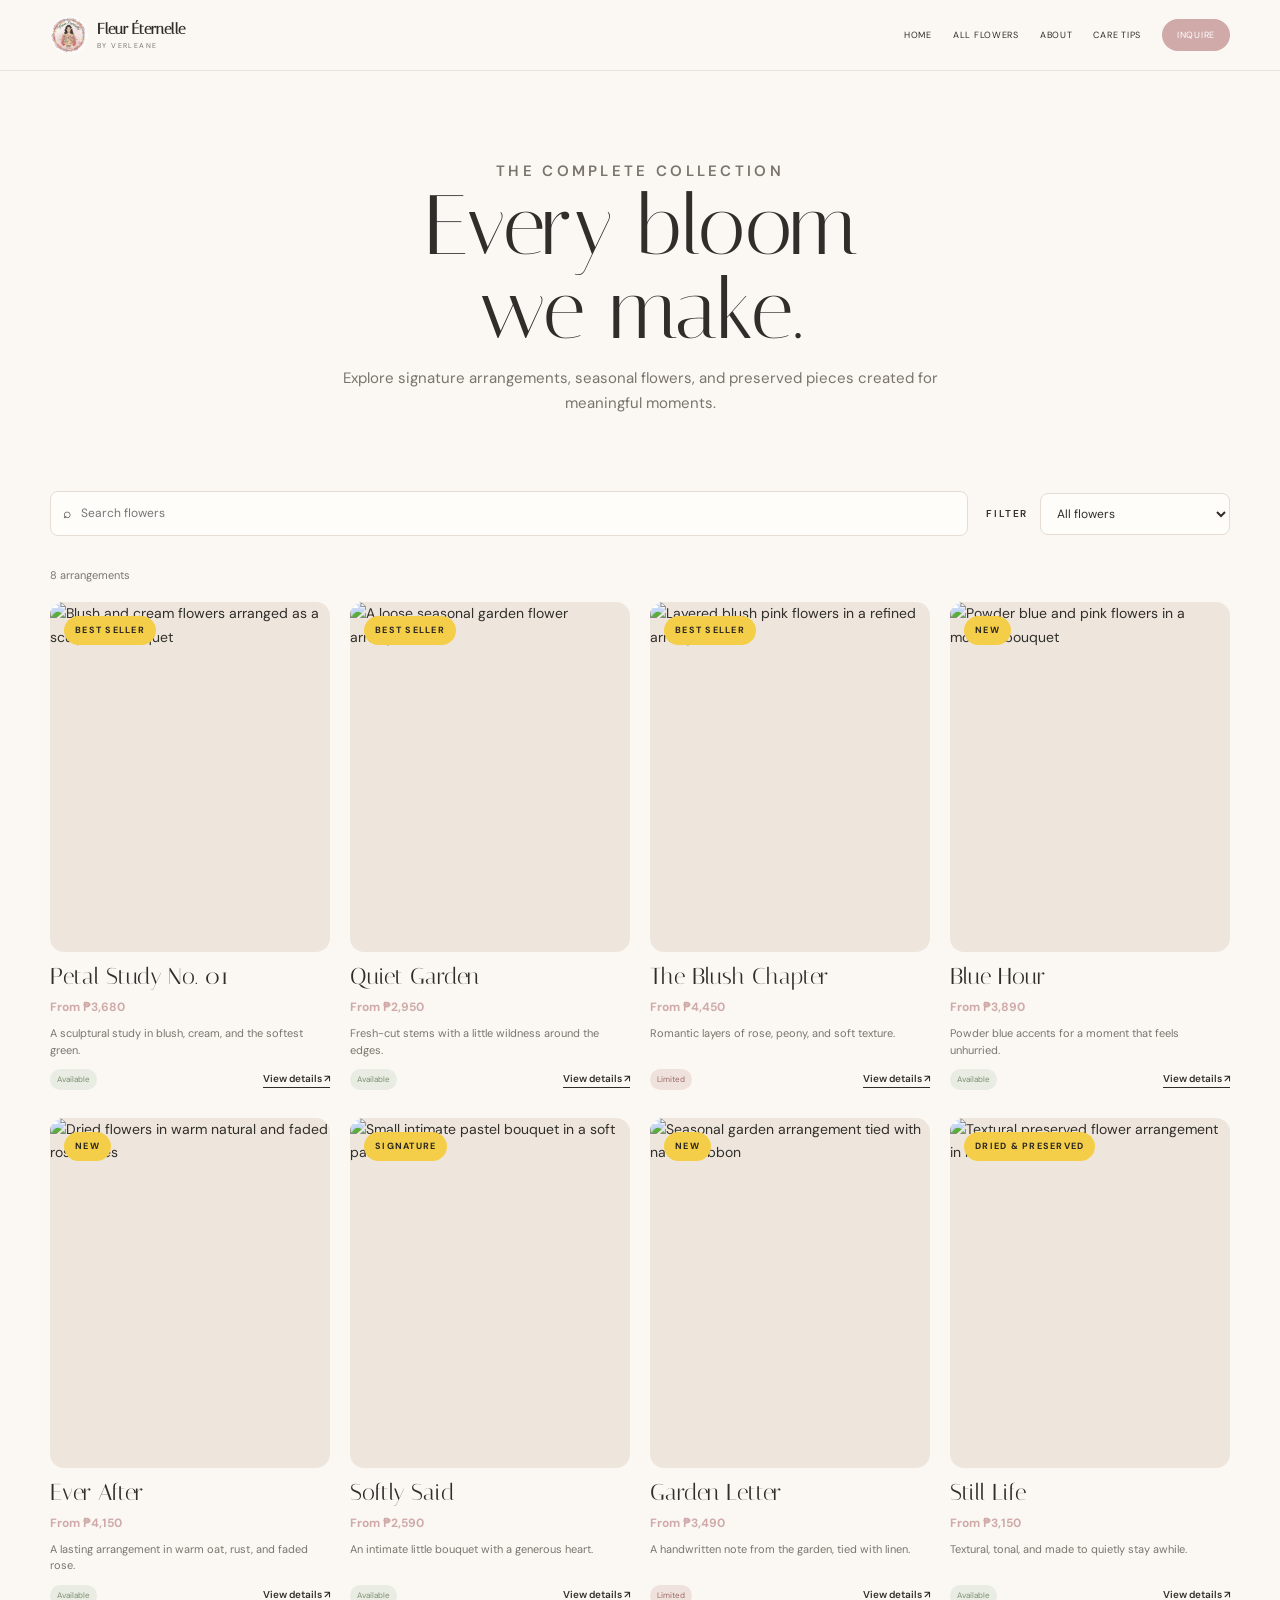
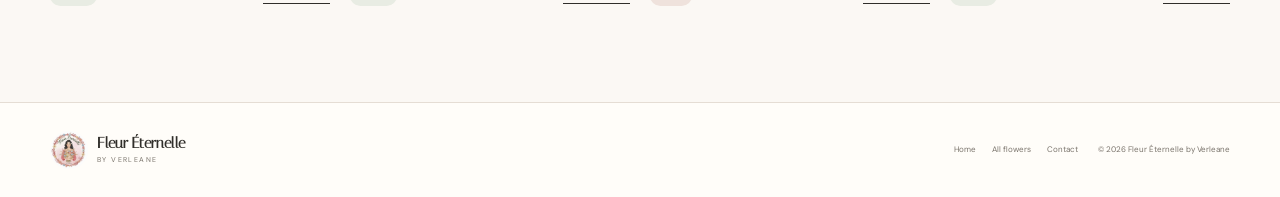
==== products.html @ 691cea00 "Create dedicated all-products page" ====
<!doctype html>
<html lang="en">
<head>
  <meta charset="utf-8">
  <meta name="viewport" content="width=device-width, initial-scale=1">
  <meta name="description" content="Browse all flower arrangements from Fleur Éternelle by Verleane.">
  <title>All Flowers | Fleur Éternelle by Verleane</title>
  <link rel="preconnect" href="https://fonts.googleapis.com">
  <link rel="preconnect" href="https://fonts.gstatic.com" crossorigin>
  <link href="https://fonts.googleapis.com/css2?family=DM+Sans:wght@400;500;600&family=Italiana&family=Playfair+Display:ital,wght@0,500;0,600;1,500&display=swap" rel="stylesheet">
  <link rel="icon" type="image/jpeg" href="assets/images/favicon.jpg">
  <link rel="stylesheet" href="css/style.css">
  <link rel="stylesheet" href="css/responsive.css">
  <link rel="stylesheet" href="css/catalog-pages.css">
</head>
<body class="page-shell">
  <header class="site-header">
    <div class="container nav-wrap">
      <a class="brand" href="index.html" aria-label="Fleur Éternelle home">
        <img class="brand-logo" src="assets/images/fleur-eternelle-logo.jpg" alt="Fleur Éternelle by Verleane logo" width="48" height="48">
        <span class="brand-copy"><strong>Fleur Éternelle</strong><small>by Verleane</small></span>
      </a>
      <button class="menu-toggle" type="button" aria-expanded="false" aria-controls="site-nav" aria-label="Open navigation"><span></span><span></span><span></span></button>
      <nav class="site-nav" id="site-nav" aria-label="Primary navigation">
        <a href="index.html">Home</a>
        <a href="products.html" aria-current="page">All flowers</a>
        <a href="index.html#about">About</a>
        <a href="index.html#care">Care tips</a>
        <a class="nav-cta" href="index.html#contact">Inquire</a>
      </nav>
    </div>
  </header>

  <main>
    <section class="products-hero">
      <div class="container">
        <p class="eyebrow">The complete collection</p>
        <h1>Every bloom<br>we make.</h1>
        <p>Explore signature arrangements, seasonal flowers, and preserved pieces created for meaningful moments.</p>
      </div>
    </section>

    <section class="container" aria-labelledby="catalog-heading">
      <h2 id="catalog-heading" class="sr-only">All flower products</h2>
      <div class="catalog-controls">
        <label class="catalog-search" for="catalog-search"><span aria-hidden="true">⌕</span><input id="catalog-search" type="search" placeholder="Search flowers" autocomplete="off"></label>
        <div class="catalog-filter">
          <label for="catalog-filter">Filter</label>
          <select id="catalog-filter">
            <option value="all">All flowers</option>
            <option value="best-seller">Best sellers</option>
            <option value="new">New arrivals</option>
            <option value="signature">Signature</option>
            <option value="seasonal">Seasonal</option>
            <option value="dried">Dried &amp; preserved</option>
          </select>
        </div>
      </div>
      <p class="catalog-count" id="catalog-count" aria-live="polite"></p>
      <div class="catalog-grid" id="catalog-grid"></div>
      <div class="catalog-empty" id="catalog-empty" hidden>No flower arrangements match your search.</div>
    </section>
  </main>

  <footer class="site-footer">
    <div class="container footer-wrap">
      <a class="brand footer-brand" href="index.html"><img class="brand-logo" src="assets/images/fleur-eternelle-logo.jpg" alt="Fleur Éternelle by Verleane logo" width="46" height="46"><span class="brand-copy"><strong>Fleur Éternelle</strong><small>by Verleane</small></span></a>
      <nav class="footer-nav" aria-label="Footer navigation"><a href="index.html">Home</a><a href="products.html">All flowers</a><a href="index.html#contact">Contact</a></nav>
      <span>© <span id="current-year"></span> Fleur Éternelle by Verleane</span>
    </div>
  </footer>

  <div class="modal-backdrop" id="product-modal" hidden>
    <div class="product-modal" role="dialog" aria-modal="true" aria-labelledby="modal-title">
      <button class="modal-close" id="modal-close" type="button" aria-label="Close product details">×</button>
      <div class="modal-image"><img id="modal-image" src="" alt=""></div>
      <div class="modal-content"><p class="eyebrow" id="modal-category"></p><h2 id="modal-title"></h2><p class="modal-description" id="modal-description"></p><div class="modal-meta"><span id="modal-price"></span><span class="status-badge" id="modal-status"></span></div><div class="detail-list"><div><span>Composition</span><strong id="modal-composition"></strong></div><div><span>Care</span><strong id="modal-care"></strong></div></div><a class="button button-primary" href="index.html#contact">Inquire about this arrangement</a></div>
    </div>
  </div>

  <script src="js/products.js" defer></script>
  <script src="js/catalog.js" defer></script>
</body>
</html>
---- css/style.css ----
:root{--ink:#302e2a;--muted:#7a746c;--cream:#fbf8f4;--paper:#fffdf9;--blush:#cfaaa9;--blush-light:#efe2dc;--sage:#7d8f72;--sage-light:#e8ece3;--beige:#eee6dc;--line:#e5ddd4;--white:#fff;--shadow:0 18px 40px rgba(70,52,42,.08);--radius:18px;--sans:'DM Sans',Arial,sans-serif;--serif:'Italiana','Playfair Display',Georgia,serif}*{box-sizing:border-box}html{scroll-behavior:smooth}body{margin:0;background:var(--cream);color:var(--ink);font-family:var(--sans);font-size:14px;line-height:1.65;overflow-x:hidden}body.modal-open{overflow:hidden}img{display:block;max-width:100%}a{color:inherit;text-decoration:none}button,input,select,textarea{font:inherit;color:inherit}button{cursor:pointer}button:focus-visible,a:focus-visible,input:focus-visible,select:focus-visible,textarea:focus-visible{outline:3px solid rgba(207,170,169,.45);outline-offset:3px}.container{width:min(100% - 34px,1120px);margin-inline:auto}.section-pad{padding:88px 0}.sr-only{position:absolute;width:1px;height:1px;padding:0;margin:-1px;overflow:hidden;clip:rect(0,0,0,0);white-space:nowrap;border:0}.skip-link{position:absolute;top:-100px;left:16px;background:var(--ink);color:#fff;padding:10px 14px;z-index:100}.skip-link:focus{top:16px}.site-header{position:sticky;top:0;z-index:30;background:rgba(251,248,244,.94);backdrop-filter:blur(14px);border-bottom:1px solid rgba(229,221,212,.75)}.nav-wrap{min-height:70px;display:flex;align-items:center;justify-content:space-between;gap:18px}.brand{display:flex;align-items:center;gap:9px}.brand-logo{width:38px;height:38px;object-fit:cover;border-radius:50%}.brand-copy{display:flex;flex-direction:column;line-height:1}.brand-copy strong{font-family:var(--serif);font-size:15px;font-weight:600}.brand-copy small{font-size:7px;letter-spacing:.2em;text-transform:uppercase;color:var(--muted);margin-top:5px}.menu-toggle{width:42px;height:42px;border:0;background:transparent;display:grid;place-content:center;gap:5px}.menu-toggle span{width:21px;height:1px;background:var(--ink);transition:.2s}.menu-toggle[aria-expanded=true] span:first-child{transform:translateY(6px) rotate(45deg)}.menu-toggle[aria-expanded=true] span:nth-child(2){opacity:0}.menu-toggle[aria-expanded=true] span:last-child{transform:translateY(-6px) rotate(-45deg)}.site-nav{display:none;position:absolute;inset:70px 0 auto;background:var(--paper);padding:18px;border-bottom:1px solid var(--line);box-shadow:var(--shadow)}.site-nav.is-open{display:flex;flex-direction:column}.site-nav a{padding:12px;font-size:12px}.nav-cta{background:var(--blush);color:#fff;border-radius:999px;text-align:center;margin-top:8px}.hero{padding:72px 0 100px}.hero-grid{display:grid;gap:54px}.eyebrow{margin:0 0 16px;font-size:9px;letter-spacing:.22em;text-transform:uppercase;color:var(--sage);font-weight:600}.hero-copy h1,.section-heading h2,.story-copy h2,.contact-copy h2,.modal-content h2{font-family:var(--serif);font-weight:500;line-height:.98;letter-spacing:-.035em}.hero-copy h1{font-size:clamp(50px,13vw,82px);margin:0 0 24px;max-width:700px}.hero-copy h1 em,.section-heading h2 em,.story-copy h2 em,.contact-copy h2 em{font-family:'Playfair Display',Georgia,serif;font-style:italic;color:var(--blush)}.hero-text{color:var(--muted);max-width:520px;font-size:14px}.hero-actions{display:flex;gap:10px;flex-wrap:wrap;margin-top:28px}.button{display:inline-flex;align-items:center;justify-content:center;min-height:43px;padding:10px 19px;border-radius:999px;border:1px solid transparent;font-size:10px;letter-spacing:.08em;text-transform:uppercase;font-weight:600;transition:.2s}.button:hover{transform:translateY(-2px)}.button-primary{background:var(--blush);color:#fff}.button-primary:hover{background:#bd9594}.button-ghost{background:transparent;border-color:var(--line)}.hero-stats{display:grid;grid-template-columns:repeat(3,1fr);gap:16px;margin-top:40px;padding-top:24px;border-top:1px solid var(--line);max-width:520px}.hero-stats div{display:grid;gap:2px}.hero-stats strong{font-family:var(--serif);font-size:22px;font-weight:500}.hero-stats span{font-size:8px;letter-spacing:.12em;text-transform:uppercase;color:var(--muted)}.hero-art{position:relative;max-width:460px;margin-inline:auto;width:100%}.hero-image-wrap{overflow:hidden;border-radius:90px 90px 18px 18px;aspect-ratio:4/5;box-shadow:var(--shadow)}.hero-image-wrap img{width:100%;height:100%;object-fit:cover}.hero-outline{position:absolute;width:76%;height:68%;right:-12px;top:-18px;border:1px solid var(--blush);border-radius:80px 80px 12px 12px;z-index:-1}.hero-tag{position:absolute;left:-8px;bottom:22px;background:var(--paper);padding:10px 14px;border-radius:14px;box-shadow:var(--shadow);display:grid}.hero-tag span{font-size:8px;text-transform:uppercase;letter-spacing:.15em;color:var(--muted)}.hero-tag strong{font-family:var(--serif);font-size:16px;font-weight:500}.section-heading{display:flex;justify-content:space-between;align-items:end;gap:24px;margin-bottom:30px}.section-heading h2{font-size:clamp(38px,8vw,62px);margin:0}.section-aside{max-width:280px;color:var(--muted);font-size:12px;margin:0}.featured-grid{display:grid;gap:15px;margin-bottom:28px}.featured-card{position:relative;min-height:300px;border-radius:var(--radius);overflow:hidden;color:#fff;padding:22px;display:flex;align-items:end}.featured-card img{position:absolute;inset:0;width:100%;height:100%;object-fit:cover}.featured-card:after{content:'';position:absolute;inset:45% 0 0;background:linear-gradient(transparent,rgba(30,25,22,.72))}.featured-card-content{position:relative;z-index:1}.featured-card h3{font-family:var(--serif);font-size:28px;font-weight:500;margin:6px 0 2px}.featured-card p{font-size:11px;margin:0;color:rgba(255,255,255,.82)}.feature-label{font-size:8px;letter-spacing:.15em;text-transform:uppercase}.view-circle{position:absolute;right:18px;bottom:18px;z-index:2;width:38px;height:38px;border-radius:50%;border:1px solid rgba(255,255,255,.75);background:transparent;color:#fff}.collection-toolbar{display:grid;gap:14px;background:var(--beige);padding:15px;border-radius:12px}.search-field{display:flex;align-items:center;gap:8px;background:var(--paper);padding:10px 12px;border-radius:8px}.search-field input{border:0;outline:0;background:transparent;width:100%;font-size:12px}.filter-pills{display:flex;gap:7px;overflow-x:auto;scrollbar-width:none}.filter-pills::-webkit-scrollbar{display:none}.filter-pill{white-space:nowrap;border:1px solid var(--line);background:var(--paper);border-radius:999px;padding:8px 12px;font-size:9px}.filter-pill.active,.filter-pill:hover{background:var(--blush);color:#fff;border-color:var(--blush)}.sort-field{display:flex;justify-content:space-between;align-items:center;font-size:9px;text-transform:uppercase;letter-spacing:.12em}.sort-field select{border:0;background:transparent;outline:0;font-size:10px}.catalog-meta{display:flex;justify-content:space-between;align-items:center;margin:18px 0 12px;font-size:10px;color:var(--muted)}.catalog-meta p{margin:0}.reset-button{border:0;background:transparent;color:var(--blush);font-size:10px}.product-grid{display:grid;grid-template-columns:repeat(2,minmax(0,1fr));gap:16px 11px}.product-card{border:1px solid var(--line);border-radius:14px;background:var(--paper);padding:8px;min-width:0}.product-image-wrap{position:relative;aspect-ratio:4/3;border-radius:10px;overflow:hidden;background:var(--beige)}.product-image-wrap img{width:100%;height:100%;object-fit:cover;transition:transform .35s}.product-card:hover img{transform:scale(1.04)}.product-badge{position:absolute;top:8px;right:8px;background:rgba(255,253,249,.9);border-radius:999px;padding:4px 7px;font-size:7px;text-transform:uppercase}.product-category{font-size:7px;text-transform:uppercase;letter-spacing:.14em;color:var(--sage);margin-top:10px}.product-card h3{font-family:var(--serif);font-size:20px;font-weight:500;margin:1px 0 3px}.product-card-description{font-size:9px;color:var(--muted);line-height:1.45;margin:0 0 9px}.product-bottom{display:grid;gap:8px}.product-bottom>div{display:flex;justify-content:space-between;align-items:center;gap:6px}.product-price{font-size:9px;color:var(--blush);font-weight:600}.status-badge{font-size:7px;background:var(--sage-light);color:var(--sage);border-radius:999px;padding:3px 6px}.status-badge.unavailable{background:var(--blush-light);color:#9b6766}.view-details{width:100%;border:1px solid var(--line);background:transparent;border-radius:999px;padding:7px;font-size:8px;text-transform:uppercase;letter-spacing:.09em}.empty-state{text-align:center;padding:50px}.categories-section{background:var(--paper)}.category-mosaic{display:grid;gap:14px}.category-card{position:relative;border:0;padding:0;overflow:hidden;border-radius:16px;min-height:190px;background:var(--beige);text-align:left;color:#fff}.category-card img{width:100%;height:100%;object-fit:cover;position:absolute;inset:0}.category-card:after{content:'';position:absolute;inset:45% 0 0;background:linear-gradient(transparent,rgba(24,22,20,.62))}.category-card span,.category-card small{position:absolute;z-index:1;left:18px}.category-card span{bottom:30px;font-family:var(--serif);font-size:24px}.category-card small{bottom:15px;font-size:8px;text-transform:uppercase;letter-spacing:.13em}.category-card-large{min-height:360px}.story-grid{display:grid;gap:48px}.story-visual{position:relative;min-height:430px}.story-base{position:absolute;left:0;top:20px;width:78%;height:82%;border-radius:24px;background:var(--beige);box-shadow:var(--shadow)}.story-main-image{position:absolute;left:6%;top:0;width:70%;height:82%;object-fit:cover;border-radius:22px}.story-accent-image{position:absolute;right:3%;bottom:0;width:42%;height:42%;object-fit:cover;border-radius:18px;box-shadow:var(--shadow);border:6px solid var(--cream)}.story-copy h2,.contact-copy h2{font-size:clamp(42px,9vw,66px);margin:0 0 22px}.story-copy>p:not(.eyebrow),.contact-copy>p:not(.eyebrow){color:var(--muted);font-size:12px}.brand-values{display:grid;gap:16px;margin-top:28px}.brand-values div{display:grid;grid-template-columns:auto 1fr;column-gap:10px}.brand-values span{grid-row:1/3;color:var(--blush);font-size:18px}.brand-values strong{font-size:10px}.brand-values small{font-size:8px;color:var(--muted)}.care-section{background:var(--paper)}.care-grid{display:grid;gap:12px}.care-card{background:var(--cream);border:1px solid var(--line);border-radius:12px;padding:18px;min-height:145px}.care-card span{font-size:18px}.care-card h3{font-family:var(--serif);font-size:19px;font-weight:500;margin:10px 0 5px}.care-card p{font-size:10px;color:var(--muted);margin:0}.contact-grid{display:grid;gap:42px}.contact-details{display:grid;gap:10px;margin:28px 0;font-size:10px}.contact-details a,.contact-details p{margin:0}.contact-details span{display:inline-block;width:23px;color:var(--blush)}.social-links{display:flex;gap:16px}.social-links a{font-size:9px;text-transform:uppercase;letter-spacing:.12em;border-bottom:1px solid var(--ink)}.inquiry-card{background:var(--paper);border:1px solid var(--line);border-radius:22px;padding:24px;box-shadow:var(--shadow)}.form-heading h3{font-family:var(--serif);font-size:28px;font-weight:500;margin:0}.form-heading p{font-size:10px;color:var(--muted);margin:2px 0 20px}.form-row{display:grid;gap:12px}.form-field{display:grid;gap:5px;margin-bottom:12px}.form-field label{font-size:8px;text-transform:uppercase;letter-spacing:.13em}.form-field input,.form-field select,.form-field textarea{border:0;background:var(--beige);border-radius:6px;padding:10px 12px;font-size:11px;outline:0;width:100%;resize:vertical}.form-field textarea{min-height:105px}.field-error{font-size:8px;color:#a35f61;min-height:11px}.form-submit{width:100%}.form-status{font-size:9px;margin:10px 0 0;min-height:14px}.form-status.is-error{color:#a35f61}.form-status.is-success{color:var(--sage)}.site-footer{border-top:1px solid var(--line);padding:28px 0;background:var(--paper)}.footer-wrap{display:grid;gap:20px;align-items:center}.footer-nav{display:flex;gap:16px;flex-wrap:wrap}.footer-nav a,.footer-wrap>span{font-size:8px;color:var(--muted)}.scroll-top{position:fixed;right:16px;bottom:16px;width:42px;height:42px;border-radius:50%;border:1px solid var(--line);background:var(--paper);opacity:0;pointer-events:none;transform:translateY(8px);transition:.2s;z-index:25}.scroll-top.is-visible{opacity:1;pointer-events:auto;transform:none}.modal-backdrop{position:fixed;inset:0;z-index:50;background:rgba(38,33,29,.55);padding:15px;display:grid;place-items:center;overflow:auto}.modal-backdrop[hidden]{display:none}.product-modal{position:relative;width:min(100%,820px);background:var(--paper);border-radius:22px;overflow:auto;display:grid;max-height:calc(100vh - 30px)}.modal-close{position:absolute;right:12px;top:12px;z-index:2;width:38px;height:38px;border-radius:50%;border:0;background:rgba(255,255,255,.92);font-size:24px}.modal-image{min-height:270px}.modal-image img{width:100%;height:100%;min-height:270px;object-fit:cover}.modal-content{padding:25px}.modal-content h2{font-size:42px;margin:0 0 12px}.modal-description{font-size:12px;color:var(--muted)}.modal-meta{display:flex;align-items:center;gap:12px;margin:18px 0}.detail-list{border-top:1px solid var(--line);border-bottom:1px solid var(--line);margin:18px 0}.detail-list div{display:flex;justify-content:space-between;gap:18px;padding:11px 0;font-size:9px}.detail-list div+div{border-top:1px solid var(--line)}.detail-list span{color:var(--muted)}.detail-list strong{text-align:right;font-weight:500}.modal-inquire{width:100%}@media(prefers-reduced-motion:reduce){*{scroll-behavior:auto!important;transition:none!important}}
---- css/responsive.css ----
@media (min-width:600px){
  .container{width:min(100% - 56px,1120px)}
  .section-pad{padding:110px 0}
  .hero{padding:92px 0 120px}
  .hero-grid{grid-template-columns:1.08fr .92fr;align-items:center;gap:58px}
  .hero-art{width:90%}
  .featured-grid{grid-template-columns:1.25fr .75fr}
  .featured-card{min-height:360px}
  .collection-toolbar{grid-template-columns:1.1fr 1.5fr auto;align-items:center}
  .product-grid{grid-template-columns:repeat(3,minmax(0,1fr));gap:20px 16px}
  .category-mosaic{grid-template-columns:1.3fr .7fr .7fr;grid-template-rows:repeat(2,170px)}
  .category-card-large{grid-row:1/3;min-height:auto}
  .category-card:not(.category-card-large){min-height:auto}
  .story-grid{grid-template-columns:.9fr 1.1fr;align-items:center;gap:72px}
  .brand-values{grid-template-columns:repeat(3,1fr)}
  .care-grid{grid-template-columns:repeat(3,1fr);gap:14px}
  .contact-grid{grid-template-columns:.85fr 1.15fr;align-items:start;gap:64px}
  .form-row{grid-template-columns:repeat(2,1fr)}
  .inquiry-card{padding:32px}
  .footer-wrap{grid-template-columns:1fr auto auto}
  .product-modal{grid-template-columns:.9fr 1.1fr}
  .modal-image,.modal-image img{min-height:470px}
  .modal-content{padding:40px 34px}
}

@media (min-width:900px){
  .menu-toggle{display:none}
  .site-nav{display:flex;position:static;align-items:center;gap:21px;background:transparent;padding:0;border:0;box-shadow:none}
  .site-nav a{padding:7px 0;font-size:9px;letter-spacing:.08em;text-transform:uppercase}
  .nav-cta{margin:0;padding:9px 15px!important}
  .hero{padding:115px 0 145px}
  .hero-grid{gap:90px}
  .hero-copy h1{font-size:78px}
  .hero-art{width:82%}
  .featured-grid{grid-template-columns:1.35fr .65fr;gap:18px}
  .featured-card{min-height:410px}
  .product-grid{grid-template-columns:repeat(4,minmax(0,1fr));gap:22px 17px}
  .story-visual{min-height:520px}
  .care-card{min-height:155px}
}

@media (min-width:1200px){
  .container{width:min(100% - 90px,1180px)}
  .hero-grid{gap:110px}
  .hero-art{width:76%}
  .product-grid{gap:24px 20px}
}

@media (max-width:599px){
  .section-heading{align-items:flex-start;flex-direction:column}
  .section-aside{max-width:100%}
  .hero-stats{gap:8px}
  .hero-stats strong{font-size:19px}
  .product-card h3{font-size:18px}
  .product-card-description{display:none}
  .brand-values{grid-template-columns:1fr}
}
---- css/catalog-pages.css ----
/* Homepage best sellers and dedicated products page */

.page-shell{min-height:100vh;background:var(--cream)}
.home-best-sellers{padding:96px 0}
.home-best-sellers .section-heading{text-align:center;display:block;margin-bottom:42px}
.home-best-sellers .section-heading h2{font-size:clamp(42px,6vw,72px);margin-bottom:10px}
.home-best-sellers .section-heading p{max-width:620px;margin:0 auto;color:var(--muted);font-size:15px}
.best-seller-grid{display:grid;grid-template-columns:repeat(3,minmax(0,1fr));gap:28px}
.best-seller-card{position:relative}
.best-seller-image{position:relative;aspect-ratio:4/5;border-radius:20px;overflow:hidden;background:var(--beige)}
.best-seller-image img{width:100%;height:100%;object-fit:cover;transition:transform .45s ease}
.best-seller-card:hover .best-seller-image img{transform:scale(1.035)}
.catalog-badge{position:absolute;top:14px;left:14px;padding:7px 11px;border-radius:999px;background:#f4ce48;color:#29261f;font-size:9px;font-weight:700;letter-spacing:.14em;text-transform:uppercase}
.best-seller-card h3,.catalog-card h3{font-family:var(--serif);font-weight:500;line-height:1.15}
.best-seller-card h3{font-size:28px;margin:16px 0 6px}
.best-seller-card p{margin:0;color:var(--muted);font-size:14px}
.best-seller-meta{display:flex;justify-content:space-between;align-items:center;gap:12px;margin-top:10px}
.best-seller-meta strong{font-size:13px;color:var(--blush)}
.best-seller-meta button{border:0;background:transparent;padding:0;border-bottom:1px solid currentColor;font-size:11px;font-weight:600}
.view-all-wrap{text-align:center;margin-top:42px}
.view-all-link{display:inline-flex;align-items:center;gap:8px;border-bottom:1px solid currentColor;padding-bottom:4px;font-size:13px;font-weight:600}

.products-hero{padding:88px 0 42px;text-align:center}
.products-hero h1{font-family:var(--serif);font-size:clamp(48px,8vw,84px);font-weight:500;line-height:1;margin:0 0 14px}
.products-hero p{max-width:640px;margin:0 auto;color:var(--muted);font-size:15px}
.catalog-controls{display:grid;grid-template-columns:1fr auto;gap:18px;align-items:center;margin:34px 0 30px}
.catalog-filter{display:flex;align-items:center;gap:12px}
.catalog-filter label{font-size:10px;letter-spacing:.16em;text-transform:uppercase;font-weight:600}
.catalog-filter select{min-width:190px;border:1px solid var(--line);background:var(--paper);border-radius:8px;padding:11px 34px 11px 12px;font-size:12px}
.catalog-search{display:flex;align-items:center;gap:8px;border:1px solid var(--line);background:var(--paper);border-radius:8px;padding:10px 12px;min-width:260px}
.catalog-search input{border:0;outline:0;background:transparent;width:100%;font-size:12px}
.catalog-count{margin:0 0 18px;color:var(--muted);font-size:11px}
.catalog-grid{display:grid;grid-template-columns:repeat(4,minmax(0,1fr));gap:28px 20px;padding-bottom:96px}
.catalog-card{min-width:0}
.catalog-card-image{position:relative;aspect-ratio:4/5;border-radius:14px;overflow:hidden;background:var(--beige)}
.catalog-card-image img{width:100%;height:100%;object-fit:cover;transition:transform .4s ease}
.catalog-card:hover img{transform:scale(1.035)}
.catalog-card h3{font-size:23px;margin:12px 0 4px}
.catalog-card .catalog-price{font-size:12px;color:var(--blush);font-weight:700}
.catalog-card .catalog-description{font-size:11px;line-height:1.5;color:var(--muted);margin:7px 0 10px;min-height:34px}
.catalog-card .catalog-actions{display:flex;justify-content:space-between;align-items:center;gap:8px}
.catalog-card .catalog-actions button{border:0;background:transparent;padding:0;border-bottom:1px solid currentColor;font-size:10px;font-weight:600}
.catalog-status{font-size:8px;border-radius:999px;background:var(--sage-light);color:var(--sage);padding:4px 7px}
.catalog-status.limited{background:var(--blush-light);color:#9b6766}
.catalog-empty{text-align:center;padding:40px 0 90px;color:var(--muted)}
.catalog-empty[hidden]{display:none}

.simple-header-link{font-size:12px;font-weight:600}

@media (max-width:899px){
  .best-seller-grid{grid-template-columns:repeat(2,minmax(0,1fr));gap:22px 14px}
  .best-seller-grid .best-seller-card:last-child{grid-column:1/-1;max-width:50%;justify-self:center;width:100%}
  .catalog-grid{grid-template-columns:repeat(3,minmax(0,1fr));gap:22px 12px}
  .catalog-controls{grid-template-columns:1fr}
  .catalog-search{min-width:0}
}

@media (max-width:599px){
  .home-best-sellers{padding:72px 0}
  .best-seller-grid{grid-template-columns:repeat(2,minmax(0,1fr));gap:20px 10px}
  .best-seller-grid .best-seller-card:last-child{grid-column:auto;max-width:none}
  .best-seller-image{border-radius:14px}
  .best-seller-card h3{font-size:19px;margin-top:10px}
  .best-seller-card p{font-size:11px}
  .best-seller-meta{align-items:flex-start;flex-direction:column;gap:6px}
  .products-hero{padding-top:64px}
  .catalog-filter{align-items:stretch;flex-direction:column;gap:7px}
  .catalog-filter select{width:100%}
  .catalog-grid{grid-template-columns:repeat(3,minmax(0,1fr));gap:20px 8px}
  .catalog-card-image{border-radius:10px}
  .catalog-badge{top:7px;left:7px;padding:4px 7px;font-size:6px}
  .catalog-card h3{font-size:14px;margin:8px 0 3px}
  .catalog-card .catalog-price{font-size:9px}
  .catalog-card .catalog-description{display:none}
  .catalog-card .catalog-actions{align-items:flex-start;flex-direction:column;gap:5px}
  .catalog-card .catalog-actions button{font-size:8px}
  .catalog-status{font-size:6px;padding:3px 5px}
}

@media (max-width:420px){
  .catalog-grid{grid-template-columns:repeat(2,minmax(0,1fr));gap:20px 10px}
  .catalog-card h3{font-size:18px}
  .catalog-card .catalog-price{font-size:11px}
}
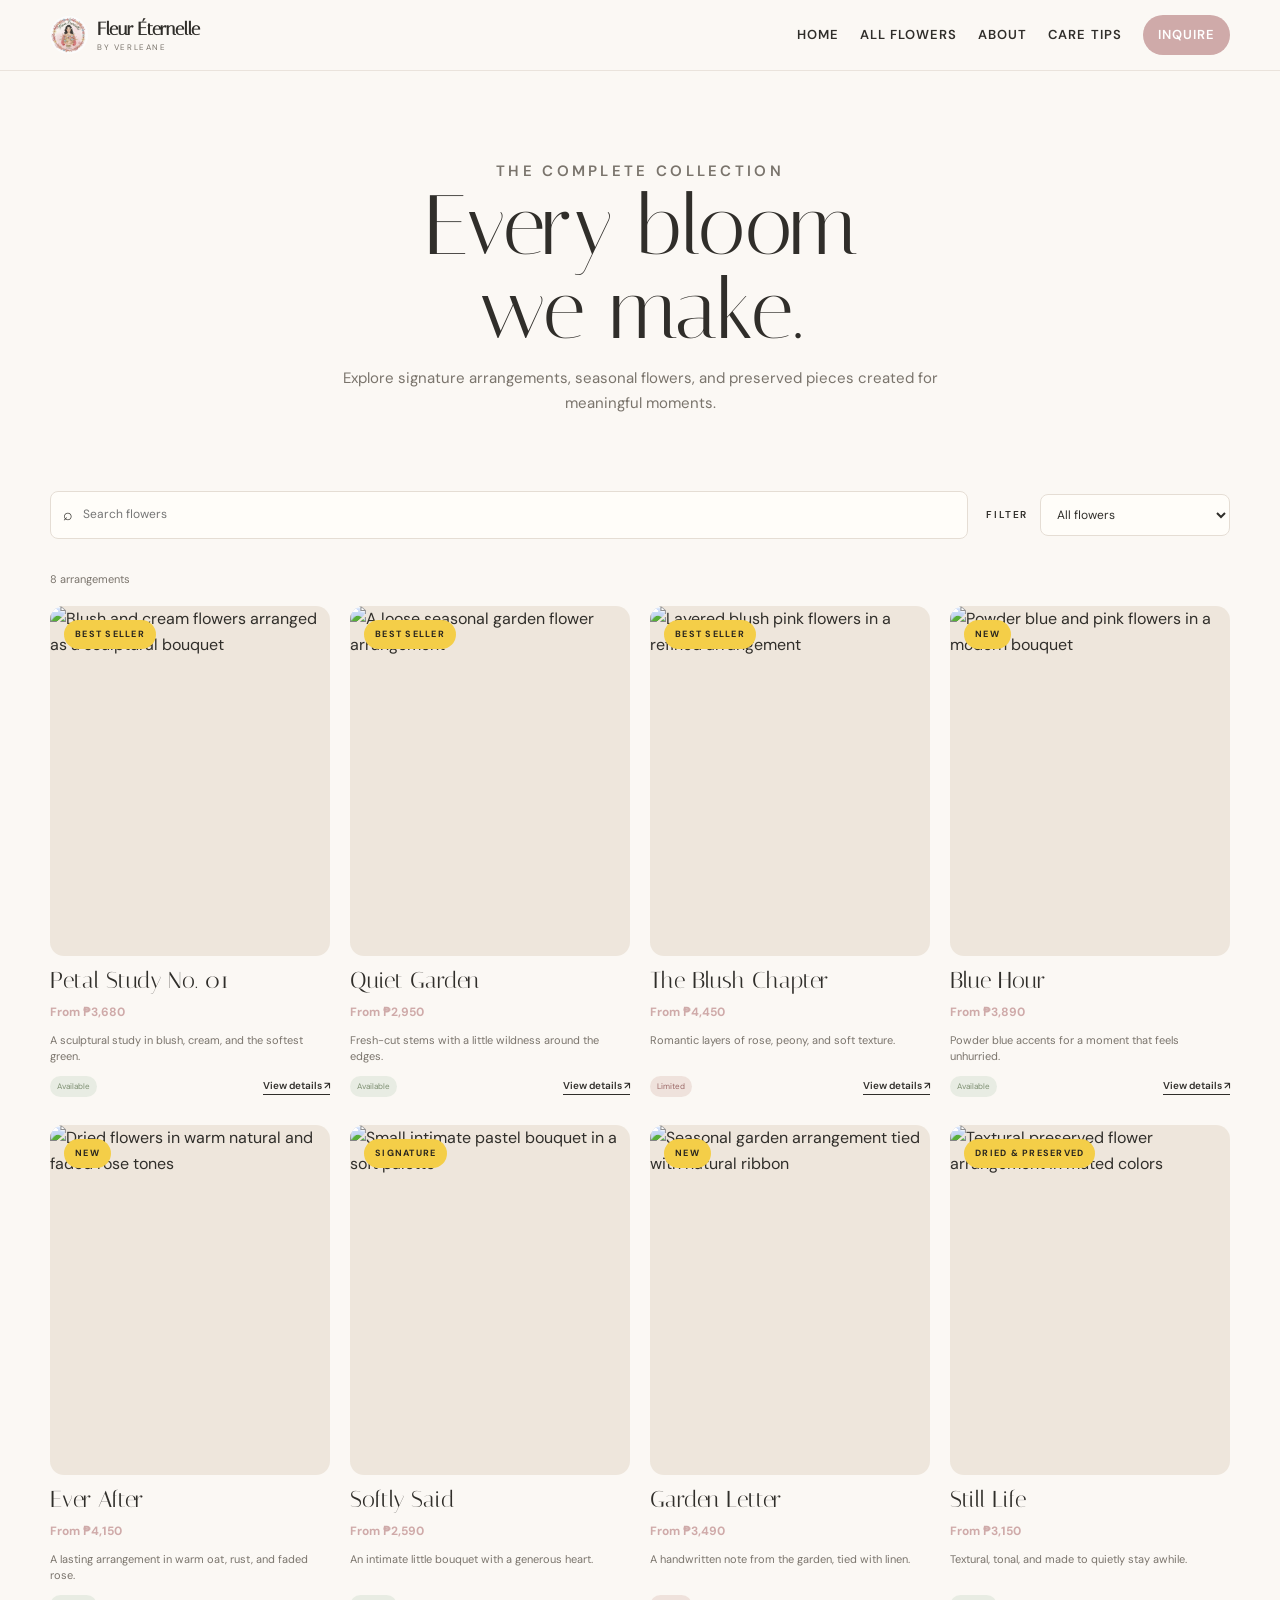
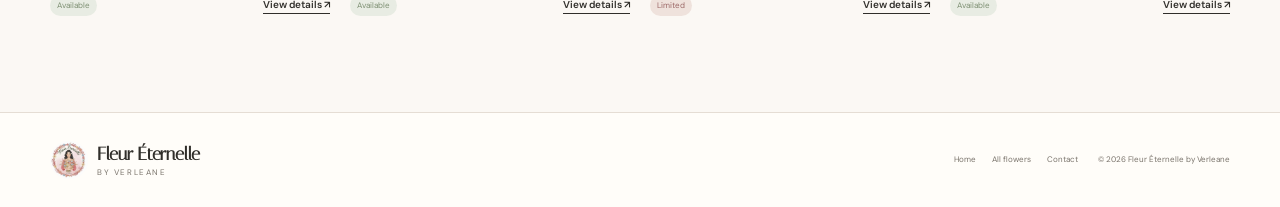
==== commit 870c79d0: "Load scroll reveal styles on products page" ====
--- a/products.html
+++ b/products.html
@@ -12,6 +12,7 @@
   <link rel="stylesheet" href="css/style.css">
   <link rel="stylesheet" href="css/responsive.css">
   <link rel="stylesheet" href="css/catalog-pages.css">
+  <link rel="stylesheet" href="css/enhancements.css">
 </head>
 <body class="page-shell">
   <header class="site-header">
--- a/css/enhancements.css
+++ b/css/enhancements.css
@@ -0,0 +1,538 @@
+/* Readability, filter controls, pricing visibility, and simple motion refinements */
+
+body {
+  font-size: 16px;
+}
+
+.site-header {
+  animation: headerSlideDown 520ms ease both;
+}
+
+.site-nav a {
+  position: relative;
+  font-size: 13px;
+  font-weight: 600;
+  transition: color 180ms ease, transform 180ms ease;
+}
+
+.site-nav a:not(.nav-cta)::after {
+  content: '';
+  position: absolute;
+  left: 12px;
+  right: 12px;
+  bottom: 5px;
+  height: 1px;
+  background: var(--blush);
+  transform: scaleX(0);
+  transform-origin: center;
+  transition: transform 180ms ease;
+}
+
+.site-nav a:hover {
+  color: var(--blush);
+  transform: translateY(-1px);
+}
+
+.site-nav a:hover::after {
+  transform: scaleX(1);
+}
+
+.brand-logo {
+  transition: transform 260ms ease, box-shadow 260ms ease;
+}
+
+.brand:hover .brand-logo {
+  transform: rotate(-4deg) scale(1.06);
+  box-shadow: 0 8px 20px rgba(70, 52, 42, 0.12);
+}
+
+.brand-copy strong {
+  font-size: 18px;
+}
+
+.brand-copy small {
+  font-size: 8px;
+}
+
+.hero-text,
+.section-aside,
+.story-copy > p:not(.eyebrow),
+.contact-copy > p:not(.eyebrow) {
+  font-size: 15px;
+  line-height: 1.75;
+}
+
+.eyebrow {
+  font-size: 10px;
+}
+
+.button,
+.nav-cta,
+.home-product-link,
+.see-all-link {
+  transition: transform 180ms ease, box-shadow 180ms ease, background-color 180ms ease, color 180ms ease;
+}
+
+.button:hover,
+.nav-cta:hover,
+.home-product-link:hover,
+.see-all-link:hover {
+  transform: translateY(-2px);
+  box-shadow: 0 10px 24px rgba(70, 52, 42, 0.11);
+}
+
+.collection-toolbar {
+  grid-template-columns: minmax(240px, 1fr) auto minmax(150px, auto);
+  align-items: center;
+  gap: 18px;
+  padding: 18px;
+}
+
+.filter-pills {
+  display: flex;
+  flex-wrap: wrap;
+  align-items: center;
+  gap: 9px;
+  overflow: visible;
+}
+
+.filter-pill {
+  min-height: 38px;
+  padding: 9px 16px;
+  font-size: 11px;
+  font-weight: 600;
+  line-height: 1;
+  border: 1px solid #ded4ca;
+  box-shadow: 0 2px 8px rgba(70, 52, 42, 0.04);
+  transition: transform 180ms ease, background-color 180ms ease, color 180ms ease, border-color 180ms ease, box-shadow 180ms ease;
+}
+
+.filter-pill:hover {
+  transform: translateY(-2px);
+  box-shadow: 0 8px 18px rgba(70, 52, 42, 0.09);
+}
+
+.filter-pill:active,
+.button:active,
+.view-details:active {
+  transform: scale(0.97);
+}
+
+.filter-pill.active {
+  box-shadow: 0 8px 18px rgba(207, 170, 169, 0.3);
+}
+
+.sort-field {
+  gap: 10px;
+  justify-content: flex-end;
+  white-space: nowrap;
+}
+
+.sort-field span {
+  font-size: 10px;
+  font-weight: 600;
+}
+
+.sort-field select {
+  min-height: 38px;
+  min-width: 145px;
+  padding: 8px 30px 8px 12px;
+  border: 1px solid #ded4ca;
+  border-radius: 8px;
+  background-color: var(--paper);
+  font-size: 11px;
+  transition: border-color 180ms ease, box-shadow 180ms ease;
+}
+
+.sort-field select:focus {
+  border-color: var(--blush);
+  box-shadow: 0 0 0 3px rgba(207, 170, 169, 0.15);
+}
+
+.product-card {
+  padding: 10px;
+  transition: transform 220ms ease, box-shadow 220ms ease, border-color 220ms ease;
+}
+
+.product-card:hover {
+  transform: translateY(-5px);
+  border-color: #d8c8bf;
+  box-shadow: 0 18px 38px rgba(70, 52, 42, 0.09);
+}
+
+.product-image-wrap {
+  overflow: hidden;
+}
+
+.product-image-wrap img,
+.featured-card img,
+.category-card img,
+.hero-image-wrap img,
+.story-main-image,
+.story-accent-image {
+  transition: transform 420ms ease, filter 420ms ease;
+}
+
+.product-card:hover .product-image-wrap img,
+.featured-card:hover img,
+.category-card:hover img {
+  transform: scale(1.045);
+  filter: saturate(1.04);
+}
+
+.hero-art:hover .hero-image-wrap img {
+  transform: scale(1.025);
+}
+
+.product-category {
+  font-size: 9px;
+  margin-top: 12px;
+}
+
+.product-card h3 {
+  font-size: 24px;
+  line-height: 1.15;
+  margin: 4px 0 7px;
+}
+
+.product-card-description {
+  min-height: 44px;
+  font-size: 11px;
+  line-height: 1.55;
+  margin-bottom: 12px;
+}
+
+.product-bottom {
+  gap: 10px;
+}
+
+.product-bottom > div {
+  min-height: 30px;
+}
+
+.product-price {
+  display: inline-flex;
+  align-items: center;
+  min-height: 26px;
+  font-size: 12px;
+  font-weight: 700;
+  color: #a76869;
+  opacity: 1;
+  visibility: visible;
+}
+
+.status-badge {
+  font-size: 8px;
+  padding: 5px 8px;
+}
+
+.product-badge,
+.status-badge {
+  transition: transform 180ms ease, box-shadow 180ms ease;
+}
+
+.product-card:hover .product-badge,
+.product-card:hover .status-badge {
+  transform: translateY(-1px);
+  box-shadow: 0 5px 12px rgba(70, 52, 42, 0.08);
+}
+
+.view-details {
+  min-height: 36px;
+  font-size: 9px;
+  font-weight: 600;
+  transition: background-color 180ms ease, color 180ms ease, border-color 180ms ease, transform 180ms ease;
+}
+
+.view-details:hover {
+  background: var(--ink);
+  color: var(--white);
+  border-color: var(--ink);
+  transform: translateY(-1px);
+}
+
+.care-card,
+.category-card,
+.inquiry-card {
+  transition: transform 220ms ease, box-shadow 220ms ease, border-color 220ms ease;
+}
+
+.care-card:hover,
+.category-card:hover,
+.inquiry-card:hover {
+  transform: translateY(-4px);
+  box-shadow: 0 16px 34px rgba(70, 52, 42, 0.08);
+}
+
+.care-card h3 {
+  font-size: 21px;
+}
+
+.care-card p,
+.contact-details,
+.form-field input,
+.form-field select,
+.form-field textarea {
+  font-size: 12px;
+}
+
+.form-field input,
+.form-field select,
+.form-field textarea {
+  transition: background-color 180ms ease, box-shadow 180ms ease, transform 180ms ease;
+}
+
+.form-field input:focus,
+.form-field select:focus,
+.form-field textarea:focus {
+  transform: translateY(-1px);
+  box-shadow: 0 0 0 3px rgba(207, 170, 169, 0.12);
+}
+
+.scroll-top {
+  transition: opacity 220ms ease, transform 220ms ease, background-color 180ms ease;
+}
+
+.scroll-top:hover {
+  transform: translateY(-3px);
+  background: var(--blush-light);
+}
+
+.modal-backdrop:not([hidden]) {
+  animation: modalFadeIn 180ms ease both;
+}
+
+.modal-backdrop:not([hidden]) .product-modal {
+  animation: modalPopIn 240ms cubic-bezier(.2,.7,.2,1) both;
+}
+
+.reveal-on-scroll {
+  opacity: 0;
+  transform: translateY(24px);
+  transition: opacity 620ms cubic-bezier(.2,.65,.25,1), transform 620ms cubic-bezier(.2,.65,.25,1);
+  will-change: opacity, transform;
+}
+
+.reveal-on-scroll.is-visible {
+  opacity: 1;
+  transform: translateY(0);
+}
+
+.reveal-delay-1 { transition-delay: 70ms; }
+.reveal-delay-2 { transition-delay: 130ms; }
+.reveal-delay-3 { transition-delay: 190ms; }
+
+.hero-copy,
+.hero-art {
+  animation: heroFadeUp 760ms cubic-bezier(.2,.65,.25,1) both;
+}
+
+.hero-art {
+  animation-delay: 120ms;
+}
+
+.product-grid .product-card,
+.featured-grid .featured-card,
+.category-mosaic .category-card {
+  animation: cardFadeUp 520ms ease both;
+}
+
+.product-grid .product-card:nth-child(2),
+.featured-grid .featured-card:nth-child(2),
+.category-mosaic .category-card:nth-child(2) {
+  animation-delay: 70ms;
+}
+
+.product-grid .product-card:nth-child(3),
+.featured-grid .featured-card:nth-child(3),
+.category-mosaic .category-card:nth-child(3) {
+  animation-delay: 140ms;
+}
+
+.product-grid .product-card:nth-child(4) {
+  animation-delay: 210ms;
+}
+
+@keyframes headerSlideDown {
+  from { opacity: 0; transform: translateY(-14px); }
+  to { opacity: 1; transform: translateY(0); }
+}
+
+@keyframes heroFadeUp {
+  from { opacity: 0; transform: translateY(24px); }
+  to { opacity: 1; transform: translateY(0); }
+}
+
+@keyframes cardFadeUp {
+  from { opacity: 0; transform: translateY(18px); }
+  to { opacity: 1; transform: translateY(0); }
+}
+
+@keyframes modalFadeIn {
+  from { opacity: 0; }
+  to { opacity: 1; }
+}
+
+@keyframes modalPopIn {
+  from { opacity: 0; transform: translateY(14px) scale(.985); }
+  to { opacity: 1; transform: translateY(0) scale(1); }
+}
+
+@media (max-width: 899px) {
+  body {
+    font-size: 15px;
+  }
+
+  .collection-toolbar {
+    grid-template-columns: 1fr;
+    align-items: stretch;
+  }
+
+  .filter-pills {
+    flex-wrap: nowrap;
+    overflow-x: auto;
+    padding-bottom: 3px;
+    scrollbar-width: none;
+  }
+
+  .filter-pills::-webkit-scrollbar {
+    display: none;
+  }
+
+  .sort-field {
+    justify-content: space-between;
+  }
+
+  .sort-field select {
+    flex: 1;
+    max-width: 220px;
+  }
+}
+
+/* Three products per row on regular mobile screens. */
+@media (min-width: 480px) and (max-width: 599px) {
+  .container {
+    width: min(100% - 24px, 1120px);
+  }
+
+  .product-grid {
+    grid-template-columns: repeat(3, minmax(0, 1fr));
+    gap: 12px 8px;
+  }
+
+  .product-card {
+    padding: 6px;
+    border-radius: 12px;
+  }
+
+  .product-image-wrap {
+    aspect-ratio: 1 / 1.12;
+    border-radius: 9px;
+  }
+
+  .product-badge {
+    top: 6px;
+    right: 6px;
+    max-width: calc(100% - 12px);
+    padding: 3px 5px;
+    font-size: 6px;
+    overflow: hidden;
+    text-overflow: ellipsis;
+    white-space: nowrap;
+  }
+
+  .product-category {
+    margin-top: 7px;
+    font-size: 6px;
+    letter-spacing: .1em;
+  }
+
+  .product-card h3 {
+    min-height: 36px;
+    font-size: 16px;
+    line-height: 1.08;
+    margin: 2px 0 5px;
+    display: -webkit-box;
+    -webkit-line-clamp: 2;
+    -webkit-box-orient: vertical;
+    overflow: hidden;
+  }
+
+  .product-card-description {
+    display: none;
+  }
+
+  .product-bottom {
+    gap: 6px;
+  }
+
+  .product-bottom > div {
+    min-height: 0;
+    display: grid;
+    gap: 4px;
+    align-items: start;
+  }
+
+  .product-price {
+    min-height: 0;
+    font-size: 8px;
+    line-height: 1.2;
+  }
+
+  .status-badge {
+    width: max-content;
+    max-width: 100%;
+    padding: 3px 5px;
+    font-size: 6px;
+  }
+
+  .view-details {
+    min-height: 28px;
+    padding: 5px 3px;
+    font-size: 6px;
+    letter-spacing: .05em;
+  }
+}
+
+/* Keep two readable columns on narrow phones. */
+@media (max-width: 479px) {
+  .product-grid {
+    grid-template-columns: repeat(2, minmax(0, 1fr));
+    gap: 14px 9px;
+  }
+
+  .product-card {
+    padding: 7px;
+  }
+
+  .product-card h3 {
+    font-size: 19px;
+  }
+
+  .product-card-description {
+    min-height: 38px;
+    font-size: 10px;
+  }
+
+  .product-price {
+    font-size: 10px;
+  }
+}
+
+@media (prefers-reduced-motion: reduce) {
+  *,
+  *::before,
+  *::after {
+    scroll-behavior: auto !important;
+    animation-duration: 0.01ms !important;
+    animation-iteration-count: 1 !important;
+    transition-duration: 0.01ms !important;
+  }
+
+  .reveal-on-scroll,
+  .hero-copy,
+  .hero-art {
+    opacity: 1 !important;
+    transform: none !important;
+  }
+}
